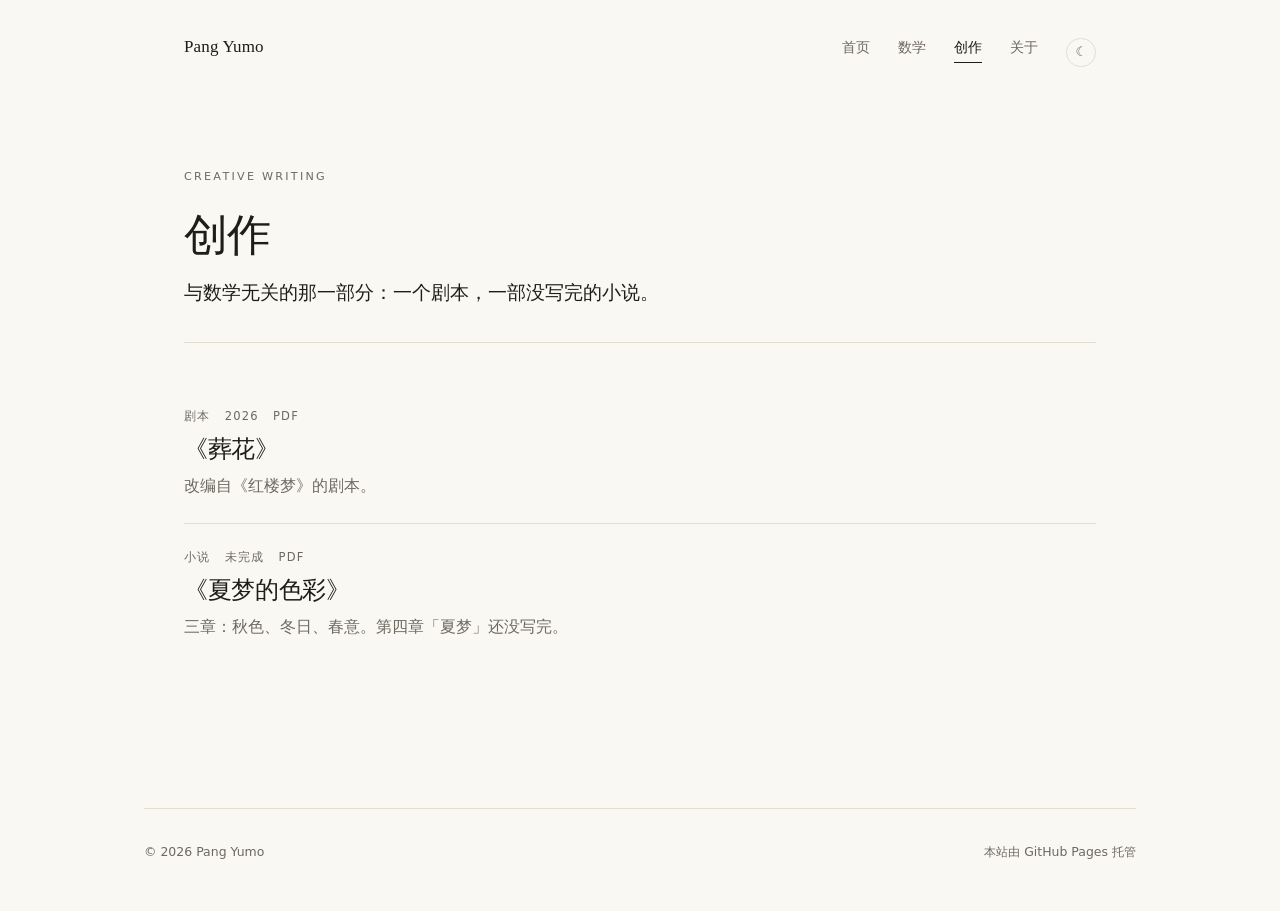
==== creative.html @ c7e2d2bb "Add files via upload" ====
<!DOCTYPE html>
<html lang="zh-CN">
<head>
  <meta charset="UTF-8">
  <meta name="viewport" content="width=device-width, initial-scale=1.0">
  <title>创作 — Pang Yumo</title>
  <meta name="description" content="剧本与小说。">
  <link rel="icon" href="assets/favicon.svg" type="image/svg+xml">
  <link rel="stylesheet" href="assets/css/style.css">
</head>
<body>

  <header class="masthead wrap">
    <a class="brand" href="./">Pang Yumo</a>
    <nav class="nav" aria-label="主导航">
      <a href="./">首页</a>
      <a href="writings.html">数学</a>
      <a href="creative.html" aria-current="page">创作</a>
      <a href="index.html#about">关于</a>
      <button class="theme-toggle" type="button" aria-label="切换主题">☾</button>
    </nav>
  </header>

  <main class="wrap">

    <section class="note-header">
      <p class="eyebrow">Creative Writing</p>
      <h1>创作</h1>
      <p class="lede">
        与数学无关的那一部分：一个剧本，一部没写完的小说。
      </p>
    </section>

    <section class="section">
      <ol class="entry-list">

        <li class="entry">
          <p class="entry-meta"><span>剧本</span><span>2026</span><span>PDF</span></p>
          <h3><a href="assets/pdfs/Zanghua.pdf" target="_blank" rel="noopener">《葬花》</a></h3>
          <p class="entry-sum">改编自《红楼梦》的剧本。</p>
        </li>

        <li class="entry">
          <p class="entry-meta"><span>小说</span><span>未完成</span><span>PDF</span></p>
          <h3><a href="assets/pdfs/Color_of_Summer_Dream.pdf" target="_blank" rel="noopener">《夏梦的色彩》</a></h3>
          <p class="entry-sum">三章：秋色、冬日、春意。第四章「夏梦」还没写完。</p>
        </li>

      </ol>
    </section>

  </main>

  <footer class="footer wrap">
    <span>© <span data-year>2026</span> Pang Yumo</span>
    <span>本站由 GitHub Pages 托管</span>
  </footer>

  <script src="assets/js/main.js"></script>
</body>
</html>
---- assets/css/style.css ----
/* ==========================================================================
   Personal site — plain CSS, no build step, no external fonts
   1. tokens  2. base  3. layout  4. masthead  5. hero
   6. sections/entries  7. note page  8. prose  9. footer  10. responsive
   ========================================================================== */

/* ---------- 1. tokens ---------- */
:root {
  color-scheme: light;
  --paper: #faf8f3;
  --raise: #fffdf8;
  --ink: #1f1d19;
  --muted: #6e6960;
  --line: #e4ded2;
  --accent: #94402c;
  --wash: #f2eae3;
  --serif: "Iowan Old Style", "Palatino Linotype", Palatino, "Book Antiqua",
           Georgia, "Songti SC", "Noto Serif CJK SC", "Source Han Serif SC", serif;
  --sans: system-ui, -apple-system, "Segoe UI", "PingFang SC", "Microsoft YaHei",
          "Helvetica Neue", Arial, sans-serif;
  --measure: 36rem;
  --gutter: clamp(1.25rem, 4vw, 2.5rem);
}

@media (prefers-color-scheme: dark) {
  :root:not([data-theme="light"]) {
    color-scheme: dark;
    --paper: #14130f;
    --raise: #1b1915;
    --ink: #eae4d8;
    --muted: #9b9488;
    --line: #2e2a24;
    --accent: #d98a6d;
    --wash: #241f1a;
  }
}

:root[data-theme="dark"] {
  color-scheme: dark;
  --paper: #14130f;
  --raise: #1b1915;
  --ink: #eae4d8;
  --muted: #9b9488;
  --line: #2e2a24;
  --accent: #d98a6d;
  --wash: #241f1a;
}

/* ---------- 2. base ---------- */
*,
*::before,
*::after { box-sizing: border-box; }

html { -webkit-text-size-adjust: 100%; }

body {
  margin: 0;
  background: var(--paper);
  color: var(--ink);
  font-family: var(--serif);
  font-size: 18px;
  line-height: 1.72;
  text-rendering: optimizeLegibility;
  -webkit-font-smoothing: antialiased;
}

::selection {
  background: var(--wash);
  color: var(--ink);
}

a {
  color: inherit;
  text-decoration: none;
}

h1, h2, h3 {
  font-weight: 500;
  letter-spacing: -0.015em;
  line-height: 1.15;
  margin: 0;
}

p { margin: 0; }

img { max-width: 100%; height: auto; }

:focus-visible {
  outline: 2px solid var(--accent);
  outline-offset: 3px;
  border-radius: 2px;
}

/* ---------- 3. layout ---------- */
.wrap {
  width: 100%;
  max-width: 62rem;
  margin: 0 auto;
  padding: 0 var(--gutter);
}

.eyebrow {
  font-family: var(--sans);
  font-size: 0.7rem;
  letter-spacing: 0.2em;
  text-transform: uppercase;
  color: var(--muted);
  margin: 0 0 1.5rem;
}

/* ---------- 4. masthead ---------- */
.masthead {
  display: flex;
  align-items: baseline;
  justify-content: space-between;
  gap: 1.5rem;
  padding-top: 2rem;
  padding-bottom: 2rem;
}

.brand {
  font-size: 1.0625rem;
  letter-spacing: 0.01em;
  white-space: nowrap;
}

.nav {
  display: flex;
  align-items: baseline;
  gap: clamp(0.9rem, 2.2vw, 1.75rem);
  font-family: var(--sans);
  font-size: 0.875rem;
}

.nav a {
  color: var(--muted);
  padding-bottom: 0.2rem;
  border-bottom: 1px solid transparent;
  transition: color 160ms ease, border-color 160ms ease;
}

.nav a:hover { color: var(--ink); }

.nav a[aria-current="page"] {
  color: var(--ink);
  border-bottom-color: var(--ink);
}

.theme-toggle {
  appearance: none;
  border: 1px solid var(--line);
  background: transparent;
  color: var(--muted);
  width: 1.85rem;
  height: 1.85rem;
  border-radius: 50%;
  font-family: var(--sans);
  font-size: 0.8rem;
  line-height: 1;
  cursor: pointer;
  display: grid;
  place-items: center;
  padding: 0;
  transform: translateY(0.25rem);
  transition: color 160ms ease, border-color 160ms ease;
}

.theme-toggle:hover {
  color: var(--ink);
  border-color: var(--muted);
}

/* ---------- 5. hero ---------- */
.hero {
  padding: clamp(3rem, 9vw, 6.5rem) 0 clamp(3rem, 7vw, 5rem);
  border-bottom: 1px solid var(--line);
}

.hero h1 {
  font-size: clamp(2.6rem, 8vw, 4.5rem);
  letter-spacing: -0.03em;
  margin-bottom: 1.5rem;
}

.lede {
  max-width: 30rem;
  font-size: clamp(1.0625rem, 2vw, 1.1875rem);
  color: var(--ink);
}

.hero-links {
  display: flex;
  flex-wrap: wrap;
  gap: 1.75rem;
  margin-top: 2.25rem;
  font-family: var(--sans);
  font-size: 0.9rem;
}

.textlink {
  color: var(--muted);
  border-bottom: 1px solid var(--line);
  padding-bottom: 0.15rem;
  transition: color 160ms ease, border-color 160ms ease;
}

.textlink:hover {
  color: var(--accent);
  border-bottom-color: var(--accent);
}

/* ---------- 6. sections & entries ---------- */
.section {
  padding: clamp(2.5rem, 6vw, 4rem) 0;
  border-bottom: 1px solid var(--line);
}

.section:last-of-type { border-bottom: 0; }

.section-head {
  display: flex;
  align-items: baseline;
  justify-content: space-between;
  gap: 1.5rem;
  margin-bottom: 2rem;
}

.section-head h2 {
  font-size: 1.375rem;
}

.section-more {
  font-family: var(--sans);
  font-size: 0.8rem;
  color: var(--muted);
  white-space: nowrap;
  transition: color 160ms ease;
}

.section-more:hover { color: var(--accent); }

.entry-list {
  list-style: none;
  margin: 0;
  padding: 0;
  display: grid;
  gap: 0;
}

.entry {
  padding: 1.5rem 0;
  border-top: 1px solid var(--line);
}

.entry:first-child { border-top: 0; padding-top: 0; }

.entry-meta {
  display: flex;
  flex-wrap: wrap;
  gap: 0.9rem;
  font-family: var(--sans);
  font-size: 0.72rem;
  letter-spacing: 0.1em;
  text-transform: uppercase;
  color: var(--muted);
  margin-bottom: 0.6rem;
}

.entry h3 {
  font-size: clamp(1.25rem, 3vw, 1.5rem);
  margin-bottom: 0.5rem;
}

.entry h3 a {
  background-image: linear-gradient(var(--accent), var(--accent));
  background-size: 0% 1px;
  background-position: 0 100%;
  background-repeat: no-repeat;
  transition: background-size 240ms ease;
}

.entry h3 a:hover { background-size: 100% 1px; }

.entry-sum {
  max-width: var(--measure);
  color: var(--muted);
  font-size: 0.9875rem;
}

/* compact list used on the home page */
.work-list {
  list-style: none;
  margin: 0;
  padding: 0;
}

.work-line {
  display: flex;
  align-items: baseline;
  justify-content: space-between;
  gap: 1.5rem;
  padding: 0.8rem 0;
  border-top: 1px solid var(--line);
}

.work-line:first-child {
  border-top: 0;
  padding-top: 0;
}

.work-line a {
  transition: color 160ms ease;
}

.work-line a:hover {
  color: var(--accent);
}

.work-kind {
  font-family: var(--sans);
  font-size: 0.72rem;
  letter-spacing: 0.1em;
  text-transform: uppercase;
  color: var(--muted);
  white-space: nowrap;
}

/* ---------- 7. note page ---------- */
.note-header {
  padding: clamp(2.5rem, 6vw, 4.5rem) 0 2rem;
  border-bottom: 1px solid var(--line);
}

.note-header h1 {
  font-size: clamp(1.9rem, 5.5vw, 2.75rem);
  margin-bottom: 1rem;
}

.note-header .entry-meta { margin-bottom: 1.25rem; }

.note-actions {
  display: flex;
  flex-wrap: wrap;
  gap: 0.75rem;
  padding: 2rem 0;
}

.btn {
  display: inline-flex;
  align-items: center;
  gap: 0.5rem;
  font-family: var(--sans);
  font-size: 0.875rem;
  padding: 0.62rem 1.15rem;
  border: 1px solid var(--ink);
  background: var(--ink);
  color: var(--paper);
  border-radius: 2px;
  transition: opacity 160ms ease;
}

.btn:hover { opacity: 0.84; }

.btn.ghost {
  background: transparent;
  color: var(--ink);
  border-color: var(--line);
}

.btn.ghost:hover {
  border-color: var(--ink);
  opacity: 1;
}

.pdf-frame {
  border: 1px solid var(--line);
  background: #ffffff;
  margin-bottom: 3rem;
}

.pdf-frame iframe {
  display: block;
  width: 100%;
  height: min(78vh, 820px);
  border: 0;
}

.pdf-hint {
  font-family: var(--sans);
  font-size: 0.8rem;
  color: var(--muted);
  margin-bottom: 0.75rem;
}

.backlink {
  display: inline-block;
  font-family: var(--sans);
  font-size: 0.85rem;
  color: var(--muted);
  margin-top: 2.5rem;
  transition: color 160ms ease;
}

.backlink:hover { color: var(--accent); }

/* ---------- 8. prose ---------- */
.prose {
  max-width: var(--measure);
}

.prose p + p { margin-top: 1.1rem; }

.prose h2 {
  font-size: 1.3rem;
  margin: 2.5rem 0 0.9rem;
}

.prose a {
  color: var(--accent);
  text-decoration: underline;
  text-decoration-thickness: 1px;
  text-underline-offset: 0.18em;
}

.prose ul,
.prose ol {
  padding-left: 1.25rem;
  margin: 1rem 0;
}

.prose li + li { margin-top: 0.4rem; }

.placeholder {
  color: var(--muted);
  font-style: italic;
}

/* ---------- 9. footer ---------- */
.footer {
  border-top: 1px solid var(--line);
  margin-top: clamp(3rem, 8vw, 5rem);
  padding: 2rem 0 3rem;
  font-family: var(--sans);
  font-size: 0.78rem;
  color: var(--muted);
  display: flex;
  flex-wrap: wrap;
  gap: 0.5rem 1.5rem;
  justify-content: space-between;
}

/* ---------- 10. responsive ---------- */
@media (max-width: 34rem) {
  body { font-size: 17px; }

  .masthead {
    flex-wrap: wrap;
    gap: 0.9rem 1rem;
    padding-top: 1.5rem;
    padding-bottom: 1.5rem;
  }

  .nav { gap: 1rem; }

  .hero-links { gap: 1.25rem; }

  .pdf-frame iframe { height: 70vh; }
}

@media (prefers-reduced-motion: reduce) {
  *,
  *::before,
  *::after {
    transition-duration: 0.01ms !important;
    animation-duration: 0.01ms !important;
  }
}
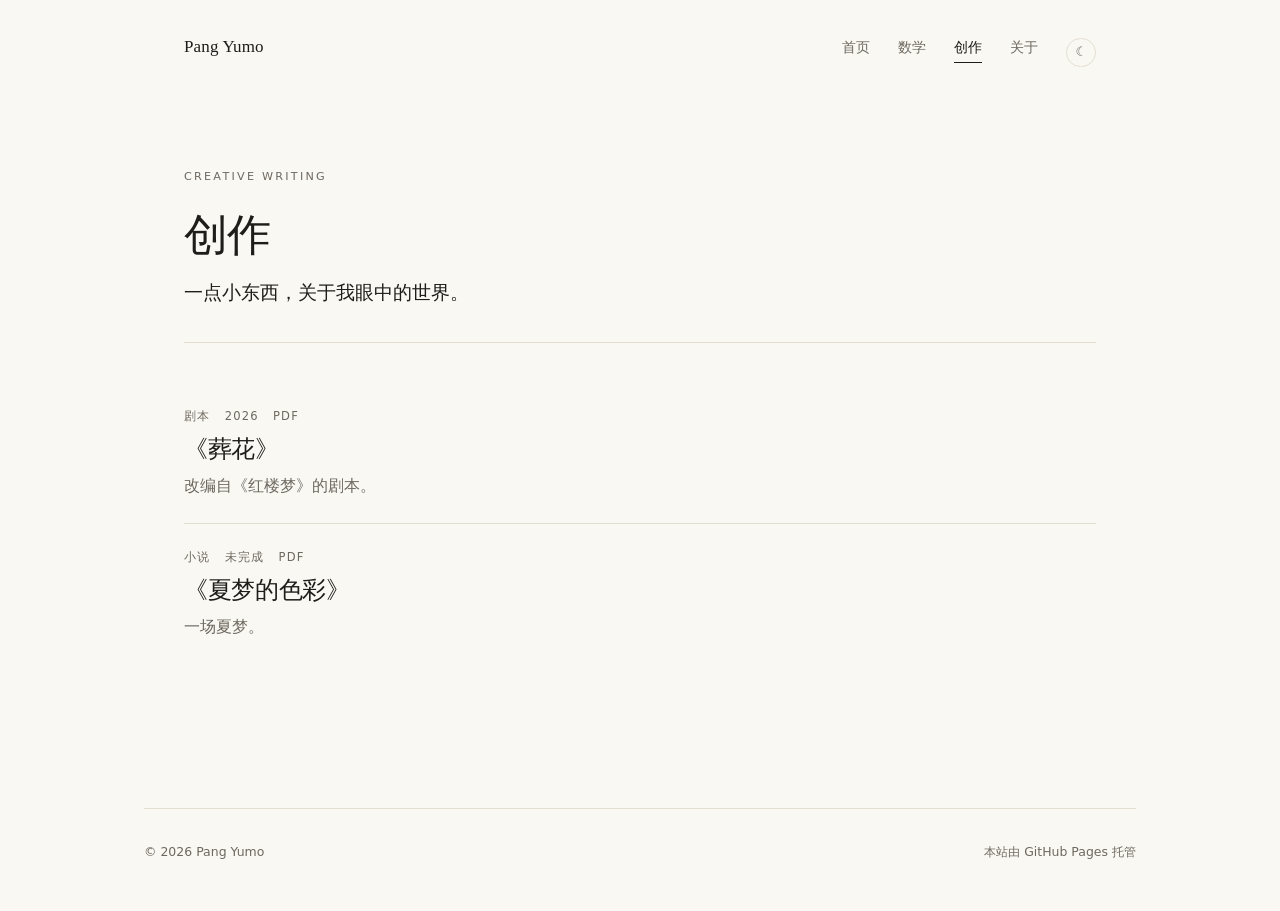
==== commit 04dff8da: "Update creative.html" ====
--- a/creative.html
+++ b/creative.html
@@ -27,7 +27,7 @@
       <p class="eyebrow">Creative Writing</p>
       <h1>创作</h1>
       <p class="lede">
-        与数学无关的那一部分：一个剧本，一部没写完的小说。
+        一点小东西，关于我眼中的世界。
       </p>
     </section>
 
@@ -43,7 +43,7 @@
         <li class="entry">
           <p class="entry-meta"><span>小说</span><span>未完成</span><span>PDF</span></p>
           <h3><a href="assets/pdfs/Color_of_Summer_Dream.pdf" target="_blank" rel="noopener">《夏梦的色彩》</a></h3>
-          <p class="entry-sum">三章：秋色、冬日、春意。第四章「夏梦」还没写完。</p>
+          <p class="entry-sum">一场夏梦。</p>
         </li>
 
       </ol>
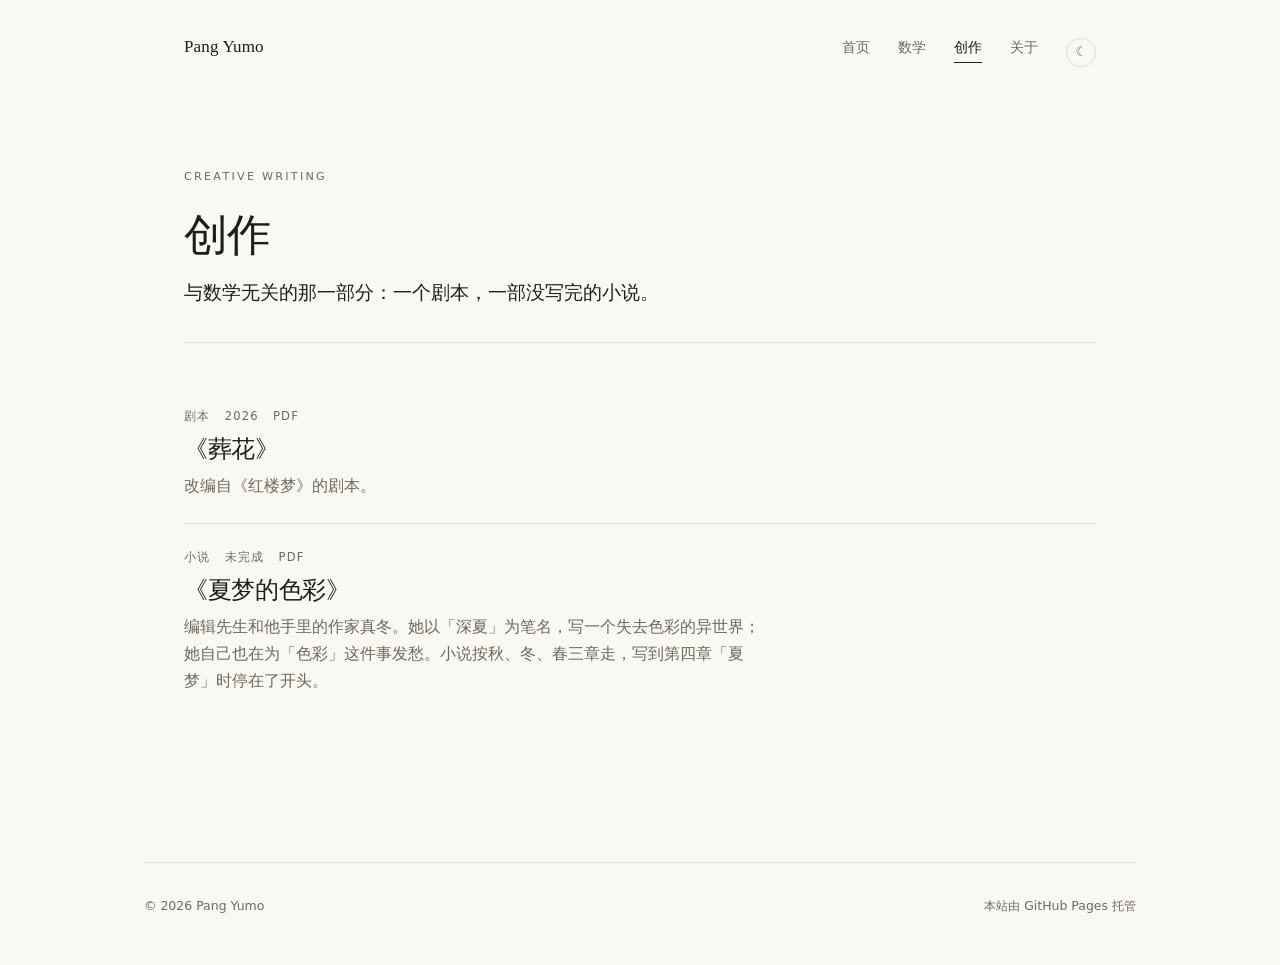
==== commit 35369255: "Add files via upload" ====
--- a/creative.html
+++ b/creative.html
@@ -27,7 +27,7 @@
       <p class="eyebrow">Creative Writing</p>
       <h1>创作</h1>
       <p class="lede">
-        一点小东西，关于我眼中的世界。
+        与数学无关的那一部分：一个剧本，一部没写完的小说。
       </p>
     </section>
 
@@ -43,7 +43,7 @@
         <li class="entry">
           <p class="entry-meta"><span>小说</span><span>未完成</span><span>PDF</span></p>
           <h3><a href="assets/pdfs/Color_of_Summer_Dream.pdf" target="_blank" rel="noopener">《夏梦的色彩》</a></h3>
-          <p class="entry-sum">一场夏梦。</p>
+          <p class="entry-sum">编辑先生和他手里的作家真冬。她以「深夏」为笔名，写一个失去色彩的异世界；她自己也在为「色彩」这件事发愁。小说按秋、冬、春三章走，写到第四章「夏梦」时停在了开头。</p>
         </li>
 
       </ol>
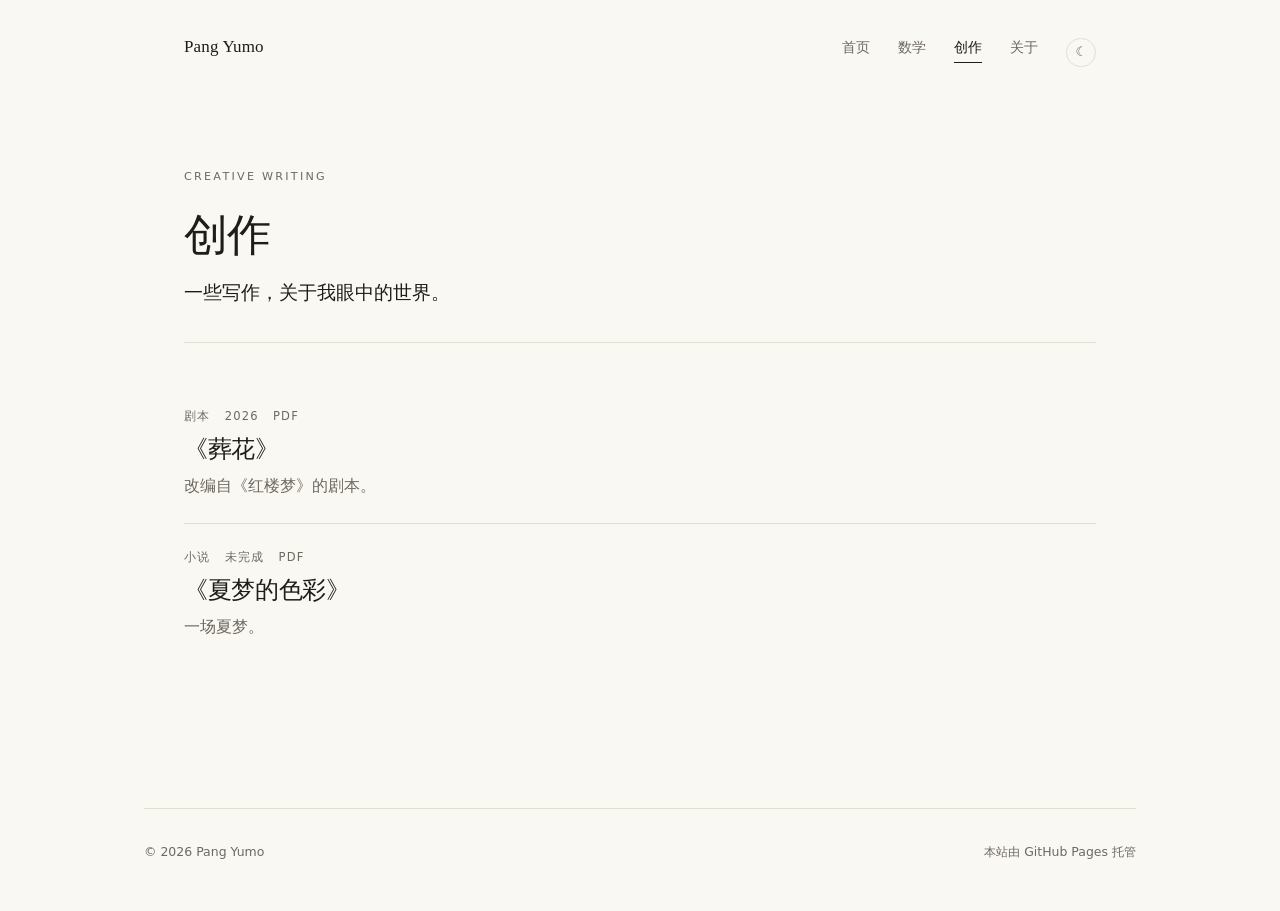
==== commit 30466d8c: "Update creative.html" ====
--- a/creative.html
+++ b/creative.html
@@ -27,7 +27,7 @@
       <p class="eyebrow">Creative Writing</p>
       <h1>创作</h1>
       <p class="lede">
-        与数学无关的那一部分：一个剧本，一部没写完的小说。
+        一些写作，关于我眼中的世界。
       </p>
     </section>
 
@@ -43,7 +43,7 @@
         <li class="entry">
           <p class="entry-meta"><span>小说</span><span>未完成</span><span>PDF</span></p>
           <h3><a href="assets/pdfs/Color_of_Summer_Dream.pdf" target="_blank" rel="noopener">《夏梦的色彩》</a></h3>
-          <p class="entry-sum">编辑先生和他手里的作家真冬。她以「深夏」为笔名，写一个失去色彩的异世界；她自己也在为「色彩」这件事发愁。小说按秋、冬、春三章走，写到第四章「夏梦」时停在了开头。</p>
+          <p class="entry-sum">一场夏梦。</p>
         </li>
 
       </ol>
